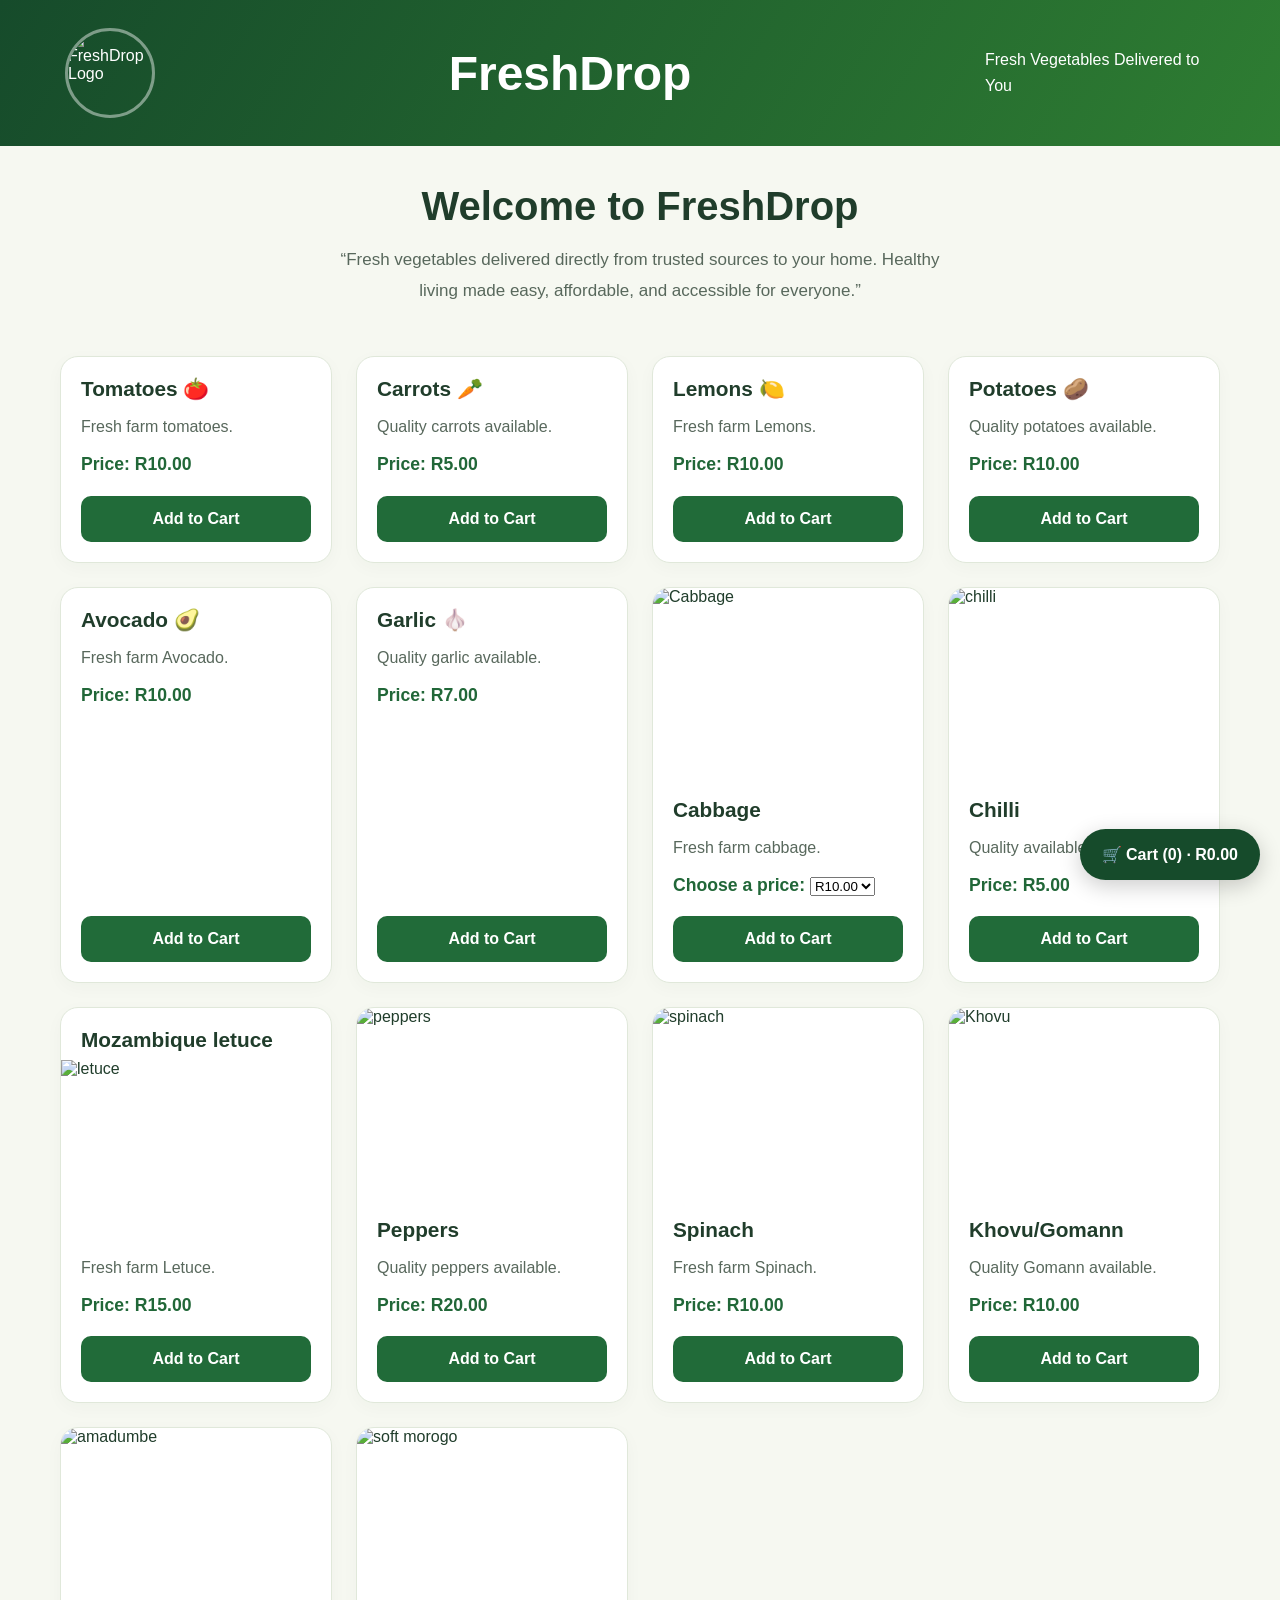
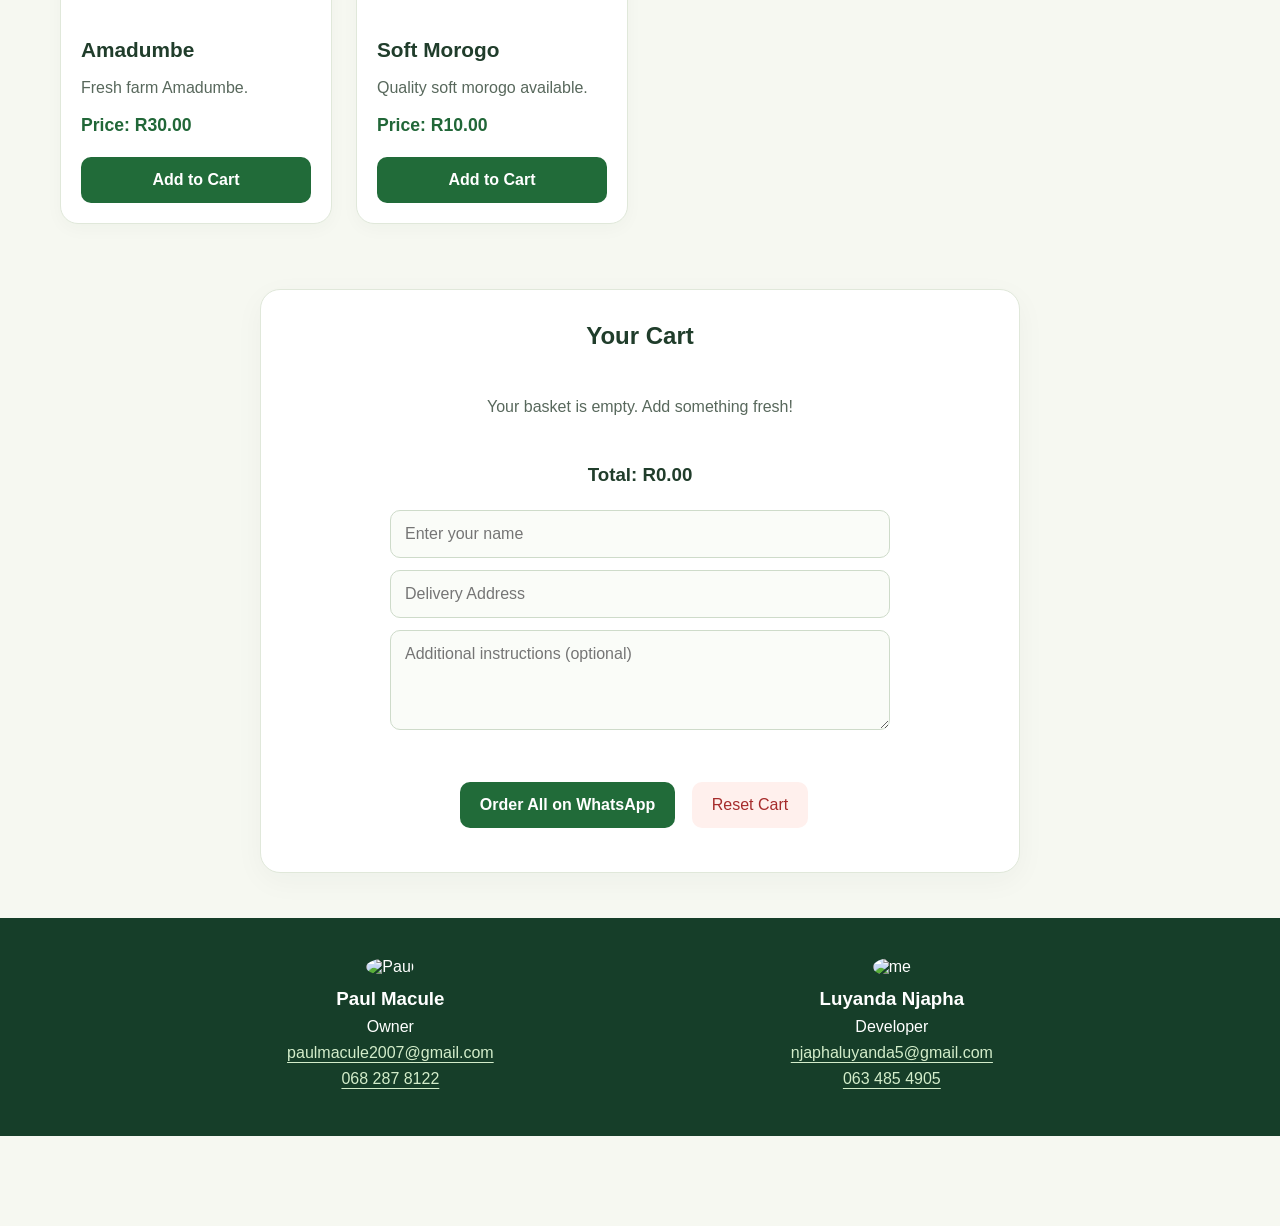
==== index.html @ d10f9726 "Add files via upload" ====
<!DOCTYPE html>
<html lang="en">
<head>
    <meta charset="UTF-8">
    <meta name="viewport" content="width=device-width, initial-scale=1.0">
    <title>FreshDrop</title>
    <link rel="stylesheet" href="STYLING.css">
</head>
<body>

<header>
    <div class="logo">
        <img src="LOGO.jpeg" alt="FreshDrop Logo">
    <h1>FreshDrop</h1>
    <p>Fresh Vegetables Delivered to You</p>
    </div>
</header>
    <h1>Welcome to FreshDrop</h1>
<p class="welcome">
“Fresh vegetables delivered directly from trusted sources to your home. 
Healthy living made easy, affordable, and accessible for everyone.”
</p>

<section class="products">

    <div class="card">
        <h2>Tomatoes &#127813 </h2>
        <p>Fresh farm tomatoes.</p>
        <p class="price">Price: R10.00</p>
        <button class="btn" onclick="addToCart('Tomatoes', 10)">Add to Cart</button>
    </div>

    <div class="card">
        <h2>Carrots &#129365</h2>
        <p>Quality carrots available.</p>
        <p class="price">Price: R5.00</p>
        <button class="btn" onclick="addToCart('carotts', 5)">Add to Cart</button>
    </div>
        <div class="card">
        <h2>Lemons &#127819</h2>
        <p>Fresh farm Lemons.</p>
        <p class="price">Price: R10.00</p>
        <button class="btn" onclick="addToCart('Lemons', 10)">Add to Cart</button>
    </div>
        <div class="card">
        <h2>Potatoes &#129364</h2>
        <p>Quality potatoes available.</p>
        <p class="price">Price: R10.00</p>
        <button class="btn" onclick="addToCart('potatoes', 10)">Add to Cart</button>
    </div>
    <div class="card">
        <h2>Avocado &#129361</h2>
        <p>Fresh farm Avocado.</p>
        <p class="price">Price: R10.00</p>
        <button class="btn" onclick="addToCart('Avocado', 10)">Add to Cart</button>
    </div>
        <div class="card">
        <h2>Garlic &#129476</h2>
        <p>Quality garlic available.</p>
        <p class="price">Price: R7.00</p>
        <button class="btn" onclick="addToCart('Garlic', 7)">Add to Cart</button>
    </div>
        <div class="card">
    <img src="cabbage.jpeg" alt="Cabbage" class="icon">

    <h2>Cabbage</h2>
    <p>Fresh farm cabbage.</p>

    <p class="price">
        <label for="cabbage-price">Choose a price:</label>

        <select id="cabbage-price">
            <option value="10">R10.00</option>
            <option value="15">R15.00</option>
            <option value="20">R20.00</option>
        </select>
    </p>

    <button
        class="btn"
        onclick="addToCart('Cabbage', Number(document.getElementById('cabbage-price').value))">
        Add to Cart
    </button>
</div>
        <div class="card">
            <img src="chili.jpeg" alt="chilli" class="icon">
        <h2>Chilli</h2>
        <p>Quality  available.</p>
        <p class="price">Price: R5.00</p>
        <button class="btn" onclick="addToCart('Chilli', 5)">Add to Cart</button>
    </div>
        <div class="card">
        <h2>Mozambique letuce</h2>
        <img src="letuce.jpeg" alt="letuce" class="icon">
        <p>Fresh farm Letuce.</p>
        <p class="price">Price: R15.00</p>
        <button class="btn" onclick="addToCart('Letuce', 15)">Add to Cart</button>
    </div>
        <div class="card">
            <img src="peppers.jpeg" alt="peppers" class="icon">
        <h2>Peppers</h2>
        <p>Quality peppers available.</p>
        <p class="price">Price: R20.00</p>
        <button class="btn" onclick="addToCart('Peppers', 20)">Add to Cart</button>
    </div>
    <div class="card">
            <img src="spinach.jpeg" alt="spinach" class="icon">
        <h2>Spinach</h2>
        <p>Fresh farm Spinach.</p>
        <p class="price">Price: R10.00</p>
        <button class="btn" onclick="addToCart('Spinach', 10)">Add to Cart</button>
    </div>
    <div class="card">
            <img src="khovu.jpeg" alt="Khovu" class="icon">
        <h2>Khovu/Gomann</h2>
        <p>Quality Gomann available.</p>
        <p class="price">Price: R10.00</p>
        <button class="btn" onclick="addToCart('Gomann', 10)">Add to Cart</button>
    </div>
    <div class="card">
            <img src="amadumbe.jpeg" alt="amadumbe" class="icon">
        <h2>Amadumbe</h2>
        <p>Fresh farm Amadumbe.</p>
        <p class="price">Price: R30.00</p>
        <button class="btn" onclick="addToCart('Amadumbe', 30)">Add to Cart</button>
    </div>
    <div class="card">
            <img src="soft morogo.jpeg" alt="soft morogo" class="icon">
        <h2>Soft Morogo</h2>
        <p>Quality soft morogo available.</p>
        <p class="price">Price: R10.00</p>
        <button class="btn" onclick="addToCart('Soft Morogo', 10)">Add to Cart</button>
    </div>

</section>

<section class="cart" id="shopping-cart">

    <h2>Your Cart</h2>

    <ul id="cart-list"></ul>

    <h3>Total: R<span id="total">0</span></h3>
    <div class="customer-details">

    <input type="text"
           id="customer-name"
           placeholder="Enter your name">

    <input type="text"
           id="customer-address"
           placeholder="Delivery Address">

    <textarea id="customer-message"
              placeholder="Additional instructions (optional)"></textarea>

</div>
    <button class="order-btn" onclick="sendWhatsAppOrder()">
        Order All on WhatsApp
    </button>
    <button class="reset-btn" onclick="resetCart()">
    Reset Cart
</button>

</section>
<footer class="footer">

    <div class="person">
        <img src="paul.jpeg" alt="Paul" class="footer-img">
        <h3>Paul Macule</h3>
        <p>Owner</p>
        <p><a href="mailto:paulmacule2007@gmail.com">paulmacule2007@gmail.com</a></p>
        <p><a href="tel:0733575563">068 287 8122</a></p>
    </div>

    <div class="person">
        <img src="me.jpeg" alt="me" class="footer-img">
        <h3>Luyanda Njapha</h3>
        <p>Developer</p>
        <p><a href="mailto:njaphaluyanda5@gmail.com">njaphaluyanda5@gmail.com</a></p>
        <p><a href="tel:063 485 4905">063 485 4905</a></p>
    </div>

</footer>
<a href="#shopping-cart" class="cart-shortcut">
    🛒 Cart (<span id="cart-count">0</span>)
    · R<span id="cart-preview-total">0.00</span>
</a>

<div id="cart-notice" class="cart-notice" role="status"></div>
<script>
let cart = [];
let noticeTimer;

function getTotal() {
    return cart.reduce(
        (sum, item) => sum + item.price * item.quantity,
        0
    );
}

function showNotice(message) {
    const notice = document.getElementById("cart-notice");

    clearTimeout(noticeTimer);
    notice.textContent = message;
    notice.classList.add("show");

    noticeTimer = setTimeout(() => {
        notice.classList.remove("show");
    }, 2200);
}

function addToCart(name, price) {
    const existing = cart.find(
        item => item.name === name && item.price === price
    );

    if (existing) {
        existing.quantity++;
    } else {
        cart.push({ name, price, quantity: 1 });
    }

    updateCart();
    showNotice(name + " added to your cart ✓");
}

function changeQuantity(index, change) {
    cart[index].quantity += change;

    if (cart[index].quantity <= 0) {
        cart.splice(index, 1);
    }

    updateCart();
}

function removeItem(index) {
    const name = cart[index].name;
    cart.splice(index, 1);
    updateCart();
    showNotice(name + " removed");
}

function makeButton(text, className, label, action) {
    const button = document.createElement("button");

    button.type = "button";
    button.textContent = text;
    button.className = className;
    button.setAttribute("aria-label", label);
    button.addEventListener("click", action);

    return button;
}

function updateCart() {
    const list = document.getElementById("cart-list");
    list.replaceChildren();

    if (cart.length === 0) {
        const empty = document.createElement("li");
        empty.className = "empty-cart";
        empty.textContent = "Your basket is empty. Add something fresh!";
        list.appendChild(empty);
    }

    cart.forEach((item, index) => {
        const row = document.createElement("li");
        row.className = "cart-item";

        const details = document.createElement("div");
        details.className = "item-details";

        const title = document.createElement("strong");
        title.textContent = item.name;

        const price = document.createElement("span");
        price.textContent =
            "R" + item.price.toFixed(2) + " × " + item.quantity +
            " = R" + (item.price * item.quantity).toFixed(2);

        details.append(title, price);

        const controls = document.createElement("div");
        controls.className = "quantity-controls";

        const minus = makeButton(
            "−", "quantity-btn",
            "Decrease " + item.name + " quantity",
            () => changeQuantity(index, -1)
        );

        const quantity = document.createElement("span");
        quantity.textContent = item.quantity;

        const plus = makeButton(
            "+", "quantity-btn",
            "Increase " + item.name + " quantity",
            () => changeQuantity(index, 1)
        );

        const remove = makeButton(
            "Remove", "remove-btn",
            "Remove " + item.name,
            () => removeItem(index)
        );

        controls.append(minus, quantity, plus, remove);
        row.append(details, controls);
        list.appendChild(row);
    });

    const total = getTotal().toFixed(2);
    const count = cart.reduce((sum, item) => sum + item.quantity, 0);

    document.getElementById("total").textContent = total;
    document.getElementById("cart-preview-total").textContent = total;
    document.getElementById("cart-count").textContent = count;
}

function sendWhatsAppOrder() {
    if (cart.length === 0) {
        showNotice("Add something to your cart first.");
        return;
    }

    const nameInput = document.getElementById("customer-name");
    const addressInput = document.getElementById("customer-address");
    const name = nameInput.value.trim();
    const address = addressInput.value.trim();
    const note = document.getElementById("customer-message").value.trim();

    if (!name) {
        showNotice("Please enter your name.");
        nameInput.focus();
        return;
    }

    if (!address) {
        showNotice("Please enter your delivery address.");
        addressInput.focus();
        return;
    }

    const lines = [
        "FRESHDROP ORDER",
        "",
        "Name: " + name,
        "Address: " + address
    ];

    if (note) {
        lines.push("Note: " + note);
    }

    lines.push("", "Items ordered:");

    cart.forEach(item => {
        lines.push(
            "- " + item.name + " × " + item.quantity +
            " @ R" + item.price.toFixed(2) +
            " = R" + (item.price * item.quantity).toFixed(2)
        );
    });

    lines.push("", "Total: R" + getTotal().toFixed(2));

    const phone = "27733575563";
    const message = encodeURIComponent(lines.join("\n"));

    window.open(
        "https://wa.me/" + phone + "?text=" + message,
        "_blank",
        "noopener,noreferrer"
    );
}

function resetCart() {
    cart = [];
    updateCart();
    showNotice("Your cart has been cleared.");
}

updateCart();
</script>
</body>
</html>
---- STYLING.css ----
* {
    margin: 0;
    padding: 0;
    box-sizing: border-box;
    font-family: Arial, sans-serif;
}

body {
    background: #f6f8f1;
    color: #203d2b;
    padding-bottom: 90px;
}

header {
    background: linear-gradient(120deg, #164b2b, #2e7d32);
    color: white;
    padding: 28px 24px;
}

.logo {
    max-width: 1150px;
    margin: auto;
    display: flex;
    align-items: center;
    justify-content: space-between;
    gap: 24px;
}

.logo img {
    width: 90px;
    height: 90px;
    border-radius: 50%;
    object-fit: cover;
    border: 3px solid #ffffff70;
}

.logo h1 {
    font-size: clamp(2rem, 5vw, 3rem);
}

.logo p {
    max-width: 230px;
    line-height: 1.6;
}

body > h1 {
    text-align: center;
    margin: 38px 20px 16px;
    font-size: clamp(1.8rem, 5vw, 2.5rem);
}

.welcome {
    max-width: 650px;
    margin: 0 auto 30px;
    padding: 0 24px;
    text-align: center;
    font-size: 17px;
    line-height: 1.8;
    color: #58685c;
}

.products {
    max-width: 1200px;
    margin: auto;
    padding: 20px;
    display: grid;
    grid-template-columns: repeat(auto-fit, minmax(240px, 1fr));
    gap: 24px;
}

.card {
    background: white;
    border: 1px solid #e0e8da;
    border-radius: 18px;
    overflow: hidden;
    display: flex;
    flex-direction: column;
    box-shadow: 0 5px 18px #203d2b08;
    transition: transform 0.2s, box-shadow 0.2s;
}

.card:hover {
    transform: translateY(-5px);
    box-shadow: 0 12px 28px #203d2b18;
}

.card img {
    width: 100%;
    height: 190px;
    object-fit: cover;
}

.card h2 {
    padding: 20px 20px 8px;
    font-size: 1.3rem;
}

.card p {
    padding: 6px 20px;
    color: #58685c;
    line-height: 1.5;
}

.card .price {
    color: #216738;
    font-weight: bold;
    font-size: 1.1rem;
    padding-bottom: 18px;
}

button {
    cursor: pointer;
    font: inherit;
    transition: background 0.2s, transform 0.2s;
}

button:active {
    transform: scale(0.97);
}

.btn,
.order-btn {
    background: #216b39;
    color: white;
    border: none;
    border-radius: 10px;
    padding: 14px 20px;
    font-weight: bold;
}

.btn {
    margin: auto 20px 20px;
}

.btn:hover,
.order-btn:hover {
    background: #154d27;
}

.cart {
    max-width: 760px;
    margin: 45px auto;
    padding: 32px;
    background: white;
    border: 1px solid #e0e8da;
    border-radius: 20px;
    box-shadow: 0 8px 30px #203d2b0a;
    text-align: center;
    scroll-margin-top: 20px;
}

.cart h2 {
    margin-bottom: 24px;
}

.cart h3 {
    margin: 24px 0;
}

#cart-list {
    list-style: none;
    text-align: left;
}

.cart-item {
    display: flex;
    align-items: center;
    justify-content: space-between;
    flex-wrap: wrap;
    gap: 14px;
    padding: 16px 0;
    border-bottom: 1px solid #e9eee5;
}

.item-details {
    display: grid;
    gap: 6px;
}

.item-details span {
    color: #58685c;
    font-size: 14px;
}

.quantity-controls {
    display: flex;
    align-items: center;
    gap: 12px;
}

.quantity-btn {
    width: 38px;
    height: 38px;
    border: 1px solid #cddfc8;
    border-radius: 9px;
    background: #edf5e8;
    color: #164b2b;
    font-size: 20px;
}

.remove-btn {
    background: transparent;
    border: none;
    color: #a62b2b;
    padding: 10px;
    text-decoration: underline;
}

.empty-cart {
    padding: 24px 0;
    color: #58685c;
    text-align: center;
}

.customer-details {
    max-width: 500px;
    margin: 24px auto;
}

.customer-details input,
.customer-details textarea {
    width: 100%;
    padding: 14px;
    margin-bottom: 12px;
    border: 1px solid #cedbca;
    border-radius: 10px;
    background: #fafcf8;
    font-size: 16px;
}

.customer-details textarea {
    min-height: 100px;
    resize: vertical;
}

button:focus-visible,
a:focus-visible,
input:focus-visible,
textarea:focus-visible,
select:focus-visible {
    outline: 3px solid #d18a17;
    outline-offset: 3px;
}

.reset-btn {
    background: #fff0ed;
    color: #a62b2b;
    padding: 14px 20px;
    border: none;
    border-radius: 10px;
    margin: 12px;
}

.reset-btn:hover {
    background: #ffdfd8;
}

.footer {
    background: #163e29;
    color: white;
    display: flex;
    justify-content: space-evenly;
    flex-wrap: wrap;
    gap: 30px;
    padding: 40px 20px;
}

.person {
    text-align: center;
    min-width: 0;
    overflow-wrap: anywhere;
}

.person h3 {
    margin: 12px 0 8px;
}

.person p {
    margin: 8px 0;
}

.footer a {
    color: #d3edca;
    text-underline-offset: 4px;
}

.footer-img {
    width: 85px;
    height: 85px;
    border-radius: 50%;
    object-fit: cover;
}

.cart-shortcut {
    position: fixed;
    bottom: 20px;
    right: 20px;
    z-index: 10;
    max-width: calc(100% - 40px);
    padding: 16px 22px;
    background: #164b2b;
    color: white;
    border-radius: 50px;
    text-decoration: none;
    font-weight: bold;
    box-shadow: 0 6px 22px #0003;
}

.cart-notice {
    position: fixed;
    bottom: 90px;
    right: 20px;
    z-index: 11;
    max-width: calc(100% - 40px);
    background: #203d2b;
    color: white;
    padding: 14px 20px;
    border-radius: 12px;
    opacity: 0;
    transform: translateY(10px);
    transition: opacity 0.2s, transform 0.2s;
    pointer-events: none;
}

.cart-notice.show {
    opacity: 1;
    transform: translateY(0);
}

@media (max-width: 600px) {
    .logo {
        flex-direction: column;
        text-align: center;
        gap: 12px;
    }

    .products {
        grid-template-columns: 1fr;
    }

    .cart {
        margin: 30px 16px;
        padding: 24px 18px;
    }
}

@media (prefers-reduced-motion: reduce) {
    *,
    *::before,
    *::after {
        transition: none !important;
    }

    .card:hover {
        transform: none;
    }
}
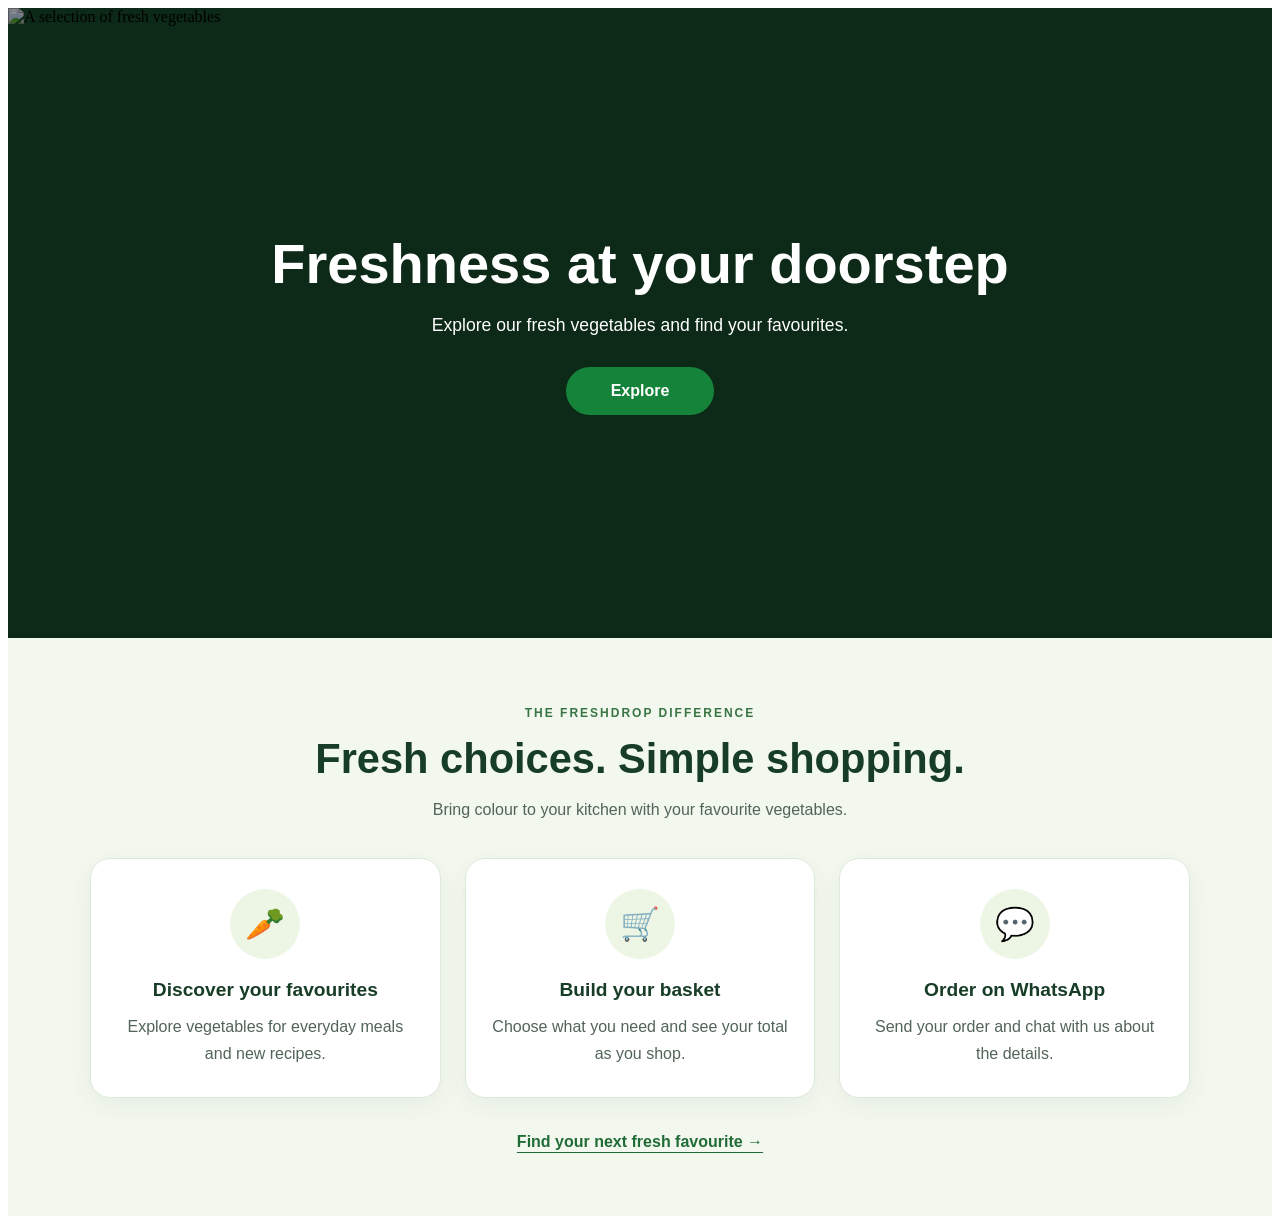
==== commit fa717fdb: "Add files via upload" ====
--- a/index.html
+++ b/index.html
@@ -1,389 +1,58 @@
 <!DOCTYPE html>
 <html lang="en">
 <head>
-    <meta charset="UTF-8">
     <meta name="viewport" content="width=device-width, initial-scale=1.0">
-    <title>FreshDrop</title>
-    <link rel="stylesheet" href="STYLING.css">
+    <title>Welcome!</title>
+    <link rel="stylesheet" href="Welcome.css">
 </head>
 <body>
+<section class="welcome-slider" aria-label="Welcome to FreshDrop">
+  <div class="slide-track">
+    <img src="amadumbe.jpeg" alt="A selection of fresh vegetables">
+    <img src="cabbage.jpeg" alt="Fresh seasonal produce">
+    <img src="chili.jpeg" alt="A basket of vegetables">
+    <img src="amadumbe.jpeg" alt="" aria-hidden="true">
+  </div>
 
-<header>
-    <div class="logo">
-        <img src="LOGO.jpeg" alt="FreshDrop Logo">
-    <h1>FreshDrop</h1>
-    <p>Fresh Vegetables Delivered to You</p>
+  <div class="welcome-content">
+    <h1>Freshness at your doorstep</h1>
+    <p>Explore our fresh vegetables and find your favourites.</p>
+    <a href="home.html" class="explore-button">Explore</a>
+  </div>
+</section>
     </div>
-</header>
-    <h1>Welcome to FreshDrop</h1>
-<p class="welcome">
-“Fresh vegetables delivered directly from trusted sources to your home. 
-Healthy living made easy, affordable, and accessible for everyone.”
-</p>
+    </section>
 
-<section class="products">
+    <section class="freshdrop-benefits">
+  <span class="benefits-label">THE FRESHDROP DIFFERENCE</span>
+  <h2>Fresh choices. Simple shopping.</h2>
+  <p class="benefits-intro">
+    Bring colour to your kitchen with your favourite vegetables.
+  </p>
 
-    <div class="card">
-        <h2>Tomatoes &#127813 </h2>
-        <p>Fresh farm tomatoes.</p>
-        <p class="price">Price: R10.00</p>
-        <button class="btn" onclick="addToCart('Tomatoes', 10)">Add to Cart</button>
-    </div>
+  <div class="benefits-grid">
+    <article class="benefit-card">
+      <span class="benefit-icon" aria-hidden="true">🥕</span>
+      <h3>Discover your favourites</h3>
+      <p>Explore vegetables for everyday meals and new recipes.</p>
+    </article>
 
-    <div class="card">
-        <h2>Carrots &#129365</h2>
-        <p>Quality carrots available.</p>
-        <p class="price">Price: R5.00</p>
-        <button class="btn" onclick="addToCart('carotts', 5)">Add to Cart</button>
-    </div>
-        <div class="card">
-        <h2>Lemons &#127819</h2>
-        <p>Fresh farm Lemons.</p>
-        <p class="price">Price: R10.00</p>
-        <button class="btn" onclick="addToCart('Lemons', 10)">Add to Cart</button>
-    </div>
-        <div class="card">
-        <h2>Potatoes &#129364</h2>
-        <p>Quality potatoes available.</p>
-        <p class="price">Price: R10.00</p>
-        <button class="btn" onclick="addToCart('potatoes', 10)">Add to Cart</button>
-    </div>
-    <div class="card">
-        <h2>Avocado &#129361</h2>
-        <p>Fresh farm Avocado.</p>
-        <p class="price">Price: R10.00</p>
-        <button class="btn" onclick="addToCart('Avocado', 10)">Add to Cart</button>
-    </div>
-        <div class="card">
-        <h2>Garlic &#129476</h2>
-        <p>Quality garlic available.</p>
-        <p class="price">Price: R7.00</p>
-        <button class="btn" onclick="addToCart('Garlic', 7)">Add to Cart</button>
-    </div>
-        <div class="card">
-    <img src="cabbage.jpeg" alt="Cabbage" class="icon">
+    <article class="benefit-card">
+      <span class="benefit-icon" aria-hidden="true">🛒</span>
+      <h3>Build your basket</h3>
+      <p>Choose what you need and see your total as you shop.</p>
+    </article>
 
-    <h2>Cabbage</h2>
-    <p>Fresh farm cabbage.</p>
+    <article class="benefit-card">
+      <span class="benefit-icon" aria-hidden="true">💬</span>
+      <h3>Order on WhatsApp</h3>
+      <p>Send your order and chat with us about the details.</p>
+    </article>
+  </div>
 
-    <p class="price">
-        <label for="cabbage-price">Choose a price:</label>
-
-        <select id="cabbage-price">
-            <option value="10">R10.00</option>
-            <option value="15">R15.00</option>
-            <option value="20">R20.00</option>
-        </select>
-    </p>
-
-    <button
-        class="btn"
-        onclick="addToCart('Cabbage', Number(document.getElementById('cabbage-price').value))">
-        Add to Cart
-    </button>
-</div>
-        <div class="card">
-            <img src="chili.jpeg" alt="chilli" class="icon">
-        <h2>Chilli</h2>
-        <p>Quality  available.</p>
-        <p class="price">Price: R5.00</p>
-        <button class="btn" onclick="addToCart('Chilli', 5)">Add to Cart</button>
-    </div>
-        <div class="card">
-        <h2>Mozambique letuce</h2>
-        <img src="letuce.jpeg" alt="letuce" class="icon">
-        <p>Fresh farm Letuce.</p>
-        <p class="price">Price: R15.00</p>
-        <button class="btn" onclick="addToCart('Letuce', 15)">Add to Cart</button>
-    </div>
-        <div class="card">
-            <img src="peppers.jpeg" alt="peppers" class="icon">
-        <h2>Peppers</h2>
-        <p>Quality peppers available.</p>
-        <p class="price">Price: R20.00</p>
-        <button class="btn" onclick="addToCart('Peppers', 20)">Add to Cart</button>
-    </div>
-    <div class="card">
-            <img src="spinach.jpeg" alt="spinach" class="icon">
-        <h2>Spinach</h2>
-        <p>Fresh farm Spinach.</p>
-        <p class="price">Price: R10.00</p>
-        <button class="btn" onclick="addToCart('Spinach', 10)">Add to Cart</button>
-    </div>
-    <div class="card">
-            <img src="khovu.jpeg" alt="Khovu" class="icon">
-        <h2>Khovu/Gomann</h2>
-        <p>Quality Gomann available.</p>
-        <p class="price">Price: R10.00</p>
-        <button class="btn" onclick="addToCart('Gomann', 10)">Add to Cart</button>
-    </div>
-    <div class="card">
-            <img src="amadumbe.jpeg" alt="amadumbe" class="icon">
-        <h2>Amadumbe</h2>
-        <p>Fresh farm Amadumbe.</p>
-        <p class="price">Price: R30.00</p>
-        <button class="btn" onclick="addToCart('Amadumbe', 30)">Add to Cart</button>
-    </div>
-    <div class="card">
-            <img src="soft morogo.jpeg" alt="soft morogo" class="icon">
-        <h2>Soft Morogo</h2>
-        <p>Quality soft morogo available.</p>
-        <p class="price">Price: R10.00</p>
-        <button class="btn" onclick="addToCart('Soft Morogo', 10)">Add to Cart</button>
-    </div>
-
+  <a href="home.html" class="benefits-link">
+    Find your next fresh favourite &rarr;
+  </a>
 </section>
-
-<section class="cart" id="shopping-cart">
-
-    <h2>Your Cart</h2>
-
-    <ul id="cart-list"></ul>
-
-    <h3>Total: R<span id="total">0</span></h3>
-    <div class="customer-details">
-
-    <input type="text"
-           id="customer-name"
-           placeholder="Enter your name">
-
-    <input type="text"
-           id="customer-address"
-           placeholder="Delivery Address">
-
-    <textarea id="customer-message"
-              placeholder="Additional instructions (optional)"></textarea>
-
-</div>
-    <button class="order-btn" onclick="sendWhatsAppOrder()">
-        Order All on WhatsApp
-    </button>
-    <button class="reset-btn" onclick="resetCart()">
-    Reset Cart
-</button>
-
-</section>
-<footer class="footer">
-
-    <div class="person">
-        <img src="paul.jpeg" alt="Paul" class="footer-img">
-        <h3>Paul Macule</h3>
-        <p>Owner</p>
-        <p><a href="mailto:paulmacule2007@gmail.com">paulmacule2007@gmail.com</a></p>
-        <p><a href="tel:0733575563">068 287 8122</a></p>
-    </div>
-
-    <div class="person">
-        <img src="me.jpeg" alt="me" class="footer-img">
-        <h3>Luyanda Njapha</h3>
-        <p>Developer</p>
-        <p><a href="mailto:njaphaluyanda5@gmail.com">njaphaluyanda5@gmail.com</a></p>
-        <p><a href="tel:063 485 4905">063 485 4905</a></p>
-    </div>
-
-</footer>
-<a href="#shopping-cart" class="cart-shortcut">
-    🛒 Cart (<span id="cart-count">0</span>)
-    · R<span id="cart-preview-total">0.00</span>
-</a>
-
-<div id="cart-notice" class="cart-notice" role="status"></div>
-<script>
-let cart = [];
-let noticeTimer;
-
-function getTotal() {
-    return cart.reduce(
-        (sum, item) => sum + item.price * item.quantity,
-        0
-    );
-}
-
-function showNotice(message) {
-    const notice = document.getElementById("cart-notice");
-
-    clearTimeout(noticeTimer);
-    notice.textContent = message;
-    notice.classList.add("show");
-
-    noticeTimer = setTimeout(() => {
-        notice.classList.remove("show");
-    }, 2200);
-}
-
-function addToCart(name, price) {
-    const existing = cart.find(
-        item => item.name === name && item.price === price
-    );
-
-    if (existing) {
-        existing.quantity++;
-    } else {
-        cart.push({ name, price, quantity: 1 });
-    }
-
-    updateCart();
-    showNotice(name + " added to your cart ✓");
-}
-
-function changeQuantity(index, change) {
-    cart[index].quantity += change;
-
-    if (cart[index].quantity <= 0) {
-        cart.splice(index, 1);
-    }
-
-    updateCart();
-}
-
-function removeItem(index) {
-    const name = cart[index].name;
-    cart.splice(index, 1);
-    updateCart();
-    showNotice(name + " removed");
-}
-
-function makeButton(text, className, label, action) {
-    const button = document.createElement("button");
-
-    button.type = "button";
-    button.textContent = text;
-    button.className = className;
-    button.setAttribute("aria-label", label);
-    button.addEventListener("click", action);
-
-    return button;
-}
-
-function updateCart() {
-    const list = document.getElementById("cart-list");
-    list.replaceChildren();
-
-    if (cart.length === 0) {
-        const empty = document.createElement("li");
-        empty.className = "empty-cart";
-        empty.textContent = "Your basket is empty. Add something fresh!";
-        list.appendChild(empty);
-    }
-
-    cart.forEach((item, index) => {
-        const row = document.createElement("li");
-        row.className = "cart-item";
-
-        const details = document.createElement("div");
-        details.className = "item-details";
-
-        const title = document.createElement("strong");
-        title.textContent = item.name;
-
-        const price = document.createElement("span");
-        price.textContent =
-            "R" + item.price.toFixed(2) + " × " + item.quantity +
-            " = R" + (item.price * item.quantity).toFixed(2);
-
-        details.append(title, price);
-
-        const controls = document.createElement("div");
-        controls.className = "quantity-controls";
-
-        const minus = makeButton(
-            "−", "quantity-btn",
-            "Decrease " + item.name + " quantity",
-            () => changeQuantity(index, -1)
-        );
-
-        const quantity = document.createElement("span");
-        quantity.textContent = item.quantity;
-
-        const plus = makeButton(
-            "+", "quantity-btn",
-            "Increase " + item.name + " quantity",
-            () => changeQuantity(index, 1)
-        );
-
-        const remove = makeButton(
-            "Remove", "remove-btn",
-            "Remove " + item.name,
-            () => removeItem(index)
-        );
-
-        controls.append(minus, quantity, plus, remove);
-        row.append(details, controls);
-        list.appendChild(row);
-    });
-
-    const total = getTotal().toFixed(2);
-    const count = cart.reduce((sum, item) => sum + item.quantity, 0);
-
-    document.getElementById("total").textContent = total;
-    document.getElementById("cart-preview-total").textContent = total;
-    document.getElementById("cart-count").textContent = count;
-}
-
-function sendWhatsAppOrder() {
-    if (cart.length === 0) {
-        showNotice("Add something to your cart first.");
-        return;
-    }
-
-    const nameInput = document.getElementById("customer-name");
-    const addressInput = document.getElementById("customer-address");
-    const name = nameInput.value.trim();
-    const address = addressInput.value.trim();
-    const note = document.getElementById("customer-message").value.trim();
-
-    if (!name) {
-        showNotice("Please enter your name.");
-        nameInput.focus();
-        return;
-    }
-
-    if (!address) {
-        showNotice("Please enter your delivery address.");
-        addressInput.focus();
-        return;
-    }
-
-    const lines = [
-        "FRESHDROP ORDER",
-        "",
-        "Name: " + name,
-        "Address: " + address
-    ];
-
-    if (note) {
-        lines.push("Note: " + note);
-    }
-
-    lines.push("", "Items ordered:");
-
-    cart.forEach(item => {
-        lines.push(
-            "- " + item.name + " × " + item.quantity +
-            " @ R" + item.price.toFixed(2) +
-            " = R" + (item.price * item.quantity).toFixed(2)
-        );
-    });
-
-    lines.push("", "Total: R" + getTotal().toFixed(2));
-
-    const phone = "27733575563";
-    const message = encodeURIComponent(lines.join("\n"));
-
-    window.open(
-        "https://wa.me/" + phone + "?text=" + message,
-        "_blank",
-        "noopener,noreferrer"
-    );
-}
-
-function resetCart() {
-    cart = [];
-    updateCart();
-    showNotice("Your cart has been cleared.");
-}
-
-updateCart();
-</script>
 </body>
 </html>
--- a/Welcome.css
+++ b/Welcome.css
@@ -0,0 +1,193 @@
+.welcome-slider {
+  position: relative;
+  width: 100%;
+  height: 70vh;
+  min-height: 350px;
+  max-height: 650px;
+  overflow: hidden;
+  background: #174b2b;
+}
+
+.slide-track {
+  display: flex;
+  width: 100%;
+  height: 100%;
+  animation: slide-pictures 15s infinite;
+}
+
+.slide-track img {
+  flex: 0 0 100%;
+  width: 100%;
+  min-width: 0;
+  height: 100%;
+  object-fit: cover;
+}
+
+.welcome-slider::after {
+  content: "";
+  position: absolute;
+  inset: 0;
+  background: rgba(0, 0, 0, 0.45);
+  z-index: 1;
+  pointer-events: none;
+}
+
+.welcome-content {
+  position: absolute;
+  inset: 0;
+  z-index: 2;
+  display: flex;
+  flex-direction: column;
+  align-items: center;
+  justify-content: center;
+  padding: 24px;
+  color: white;
+  text-align: center;
+  font-family: Arial, sans-serif;
+}
+
+.welcome-content h1 {
+  font-size: clamp(2rem, 5vw, 3.5rem);
+  margin: 0 0 16px;
+}
+
+.welcome-content p {
+  font-size: 1.1rem;
+  line-height: 1.5;
+  margin: 0 0 28px;
+}
+
+.explore-button {
+  display: inline-block;
+  padding: 15px 45px;
+  background: #16833b;
+  color: white;
+  text-decoration: none;
+  font-weight: bold;
+  border-radius: 30px;
+  transition: background 0.3s;
+}
+
+.explore-button:hover {
+  background: #0c6029;
+}
+
+.explore-button:focus-visible {
+  outline: 3px solid white;
+  outline-offset: 5px;
+}
+
+@keyframes slide-pictures {
+  0%, 27% {
+    transform: translateX(0);
+  }
+
+  33%, 60% {
+    transform: translateX(-100%);
+  }
+
+  66%, 93% {
+    transform: translateX(-200%);
+  }
+
+  100% {
+    transform: translateX(-300%);
+  }
+}
+
+.welcome-slider:hover .slide-track,
+.welcome-slider:focus-within .slide-track {
+  animation-play-state: paused;
+}
+@media (prefers-reduced-motion: reduce) {
+  .slide-track {
+    animation: none;
+  }
+}
+
+.freshdrop-benefits {
+  padding: 65px 24px;
+  background: #f3f8ef;
+  color: #183d27;
+  text-align: center;
+  font-family: Arial, sans-serif;
+}
+
+.benefits-label {
+  font-size: 0.75rem;
+  font-weight: bold;
+  letter-spacing: 2px;
+  color: #397544;
+}
+
+.freshdrop-benefits h2 {
+  font-size: clamp(1.8rem, 4vw, 2.6rem);
+  margin: 14px 0;
+}
+
+.benefits-intro {
+  max-width: 520px;
+  margin: 0 auto;
+  color: #526458;
+  line-height: 1.6;
+}
+
+.benefits-grid {
+  display: grid;
+  grid-template-columns: repeat(3, minmax(0, 1fr));
+  gap: 24px;
+  max-width: 1100px;
+  margin: 35px auto;
+}
+
+.benefit-card {
+  padding: 30px 24px;
+  background: white;
+  border: 1px solid #dfe9db;
+  border-radius: 20px;
+  box-shadow: 0 8px 24px rgba(24, 61, 39, 0.06);
+}
+
+.benefit-icon {
+  display: inline-flex;
+  align-items: center;
+  justify-content: center;
+  width: 70px;
+  height: 70px;
+  background: #edf6e5;
+  border-radius: 50%;
+  font-size: 2rem;
+}
+
+.benefit-card h3 {
+  margin: 20px 0 12px;
+  font-size: 1.2rem;
+}
+
+.benefit-card p {
+  margin: 0;
+  color: #526458;
+  line-height: 1.7;
+}
+
+.benefits-link {
+  display: inline-block;
+  color: #216b36;
+  font-weight: bold;
+  text-underline-offset: 5px;
+}
+
+.benefits-link:hover {
+  color: #123c1e;
+}
+
+/* Stack the cards on smaller screens */
+@media (max-width: 700px) {
+  .benefits-grid {
+    grid-template-columns: 1fr;
+  }
+
+  .freshdrop-benefits {
+    padding: 45px 20px;
+  }
+}
